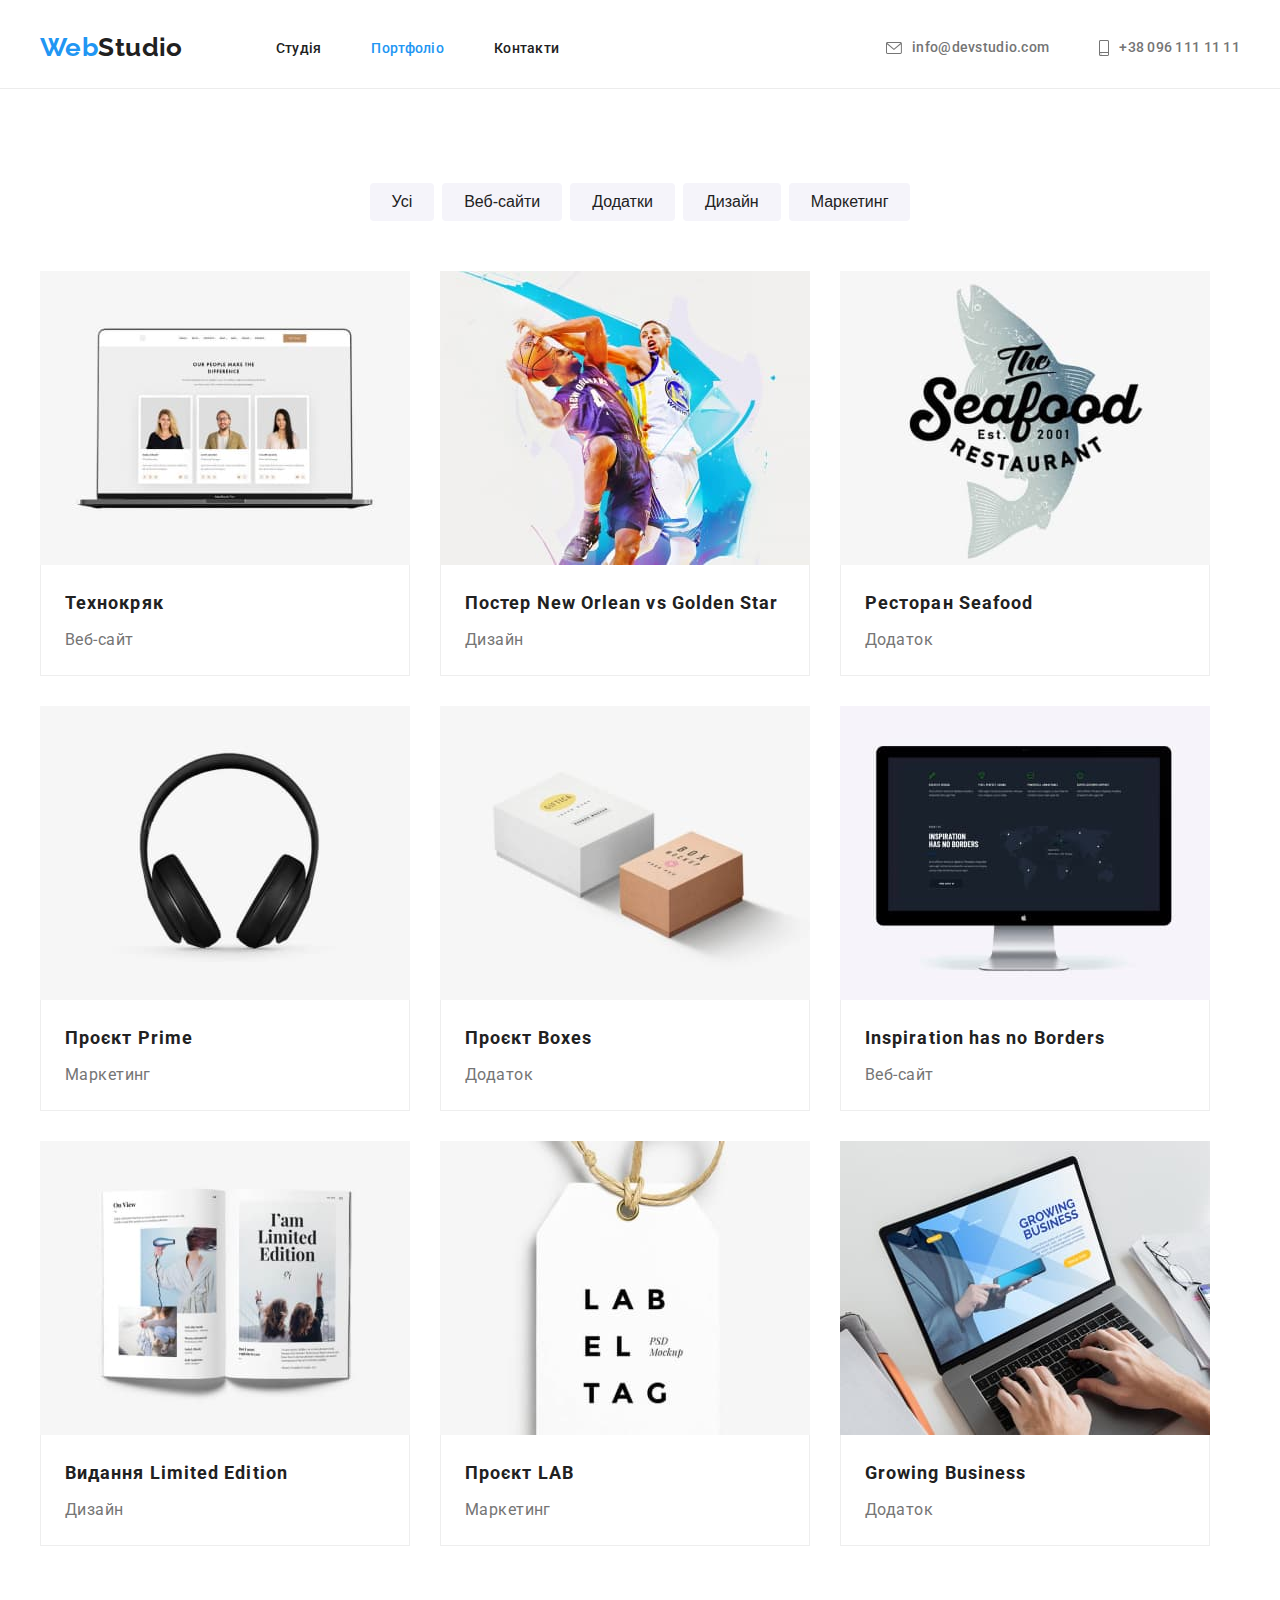
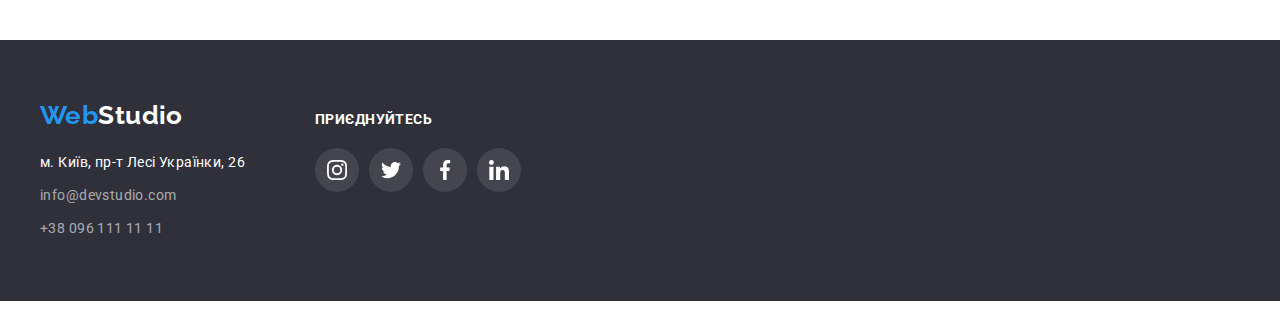
==== portfolio.html @ 32f939d1 "Копіює файли з попередньої роботи" ====
<!DOCTYPE html>
<html lang="uk">

<head>
    <meta charset="UTF-8">
    <meta http-equiv="X-UA-Compatible" content="IE=edge">
    <meta name="viewport" content="width=device-width, initial-scale=1.0">
    <title>Portfolio</title>
    <link rel="stylesheet" href="https://cdnjs.cloudflare.com/ajax/libs/modern-normalize/1.1.0/modern-normalize.min.css"
        integrity="sha512-wpPYUAdjBVSE4KJnH1VR1HeZfpl1ub8YT/NKx4PuQ5NmX2tKuGu6U/JRp5y+Y8XG2tV+wKQpNHVUX03MfMFn9Q=="
        crossorigin="anonymous" referrerpolicy="no-referrer" />
    <link
        href="https://fonts.googleapis.com/css2?family=Raleway:wght@700&family=Roboto:wght@400;500;700;900&display=swap"
        rel="stylesheet" />
    <link rel="stylesheet" href="./css/styles.css" />
</head>

<body class="page">
    <header class="header">
        <div class="container header-container">
            <nav class="header-nav">
                <a class="logo-link" href="./index.html">
                    Web<span class="logo-header">Studio</span>
                </a>
                <ul class="site-nav list">
                    <li><a class="link" href="./index.html">Студія</a></li>
                    <li><a class="link current" href="./portfolio.html">Портфоліо</a></li>
                    <li><a class="link" href="#">Контакти</a></li>
                </ul>
            </nav>

            <ul class="contact-nav list">
                <li>
                    <a class="header-email" href="mailto:info@devstudio.com" aria-label="mail">
                        <svg class="icon-mail" width="16" height="12">
                            <use href="./images/icons.svg#icon-envelope"></use>
                        </svg>
                        <span>info@devstudio.com</span>
                    </a>
                </li>
                <li>
                    <a class="contact-phone" href="tel:+380961111111">
                        <svg class="icon-phone" width="10" height="16">
                            <use href="./images/icons.svg#icon-smartphone"></use>
                        </svg>
                        <span>+38 096 111 11 11</span>
                    </a>
                </li>
            </ul>
        </div>
    </header>

    <main>
        <section class="section">
            <div class="container">
                <h1 class="section-title visually-hidden">Портфоліо</h1>

                <!-- navigtion -->
                <ul class="button-nav filter-nav list">
                    <li><button class="button" type="button">Усі</button></li>
                    <li><button class="button" type="button">Веб-сайти</button></li>
                    <li><button class="button" type="button">Додатки</button></li>
                    <li><button class="button" type="button">Дизайн</button></li>
                    <li><button class="button" type="button">Маркетинг</button></li>
                </ul>

                <!-- Examples -->
                <ul class="works list">
                    <li class="works-item">
                        <a class="work-link" href="#">
                            <img class="img" src="./images/filtr.jpg" alt="Сторінка сайту" width="370" />
                            <div class="content-border">
                                <h2 class="works-title">Технокряк</h2>
                                <p class="works-text">Веб-сайт</p>
                            </div>
                        </a>
                    </li>
                    <li class="works-item">
                        <a class="work-link" href="#">
                            <img class="img" src="./images/filtr2.jpg" alt="Два баскетболіста" width="370" />
                            <div class="content-border">
                                <h2 class="works-title">Постер New Orlean vs Golden Star</h2>
                                <p class="works-text">Дизайн</p>
                            </div>
                        </a>
                    </li>
                    <li class="works-item">
                        <a class="work-link" href="#">
                            <img class="img" src="./images/filtr3.jpg" alt="Лого ресторану" width="370" />
                            <div class="content-border">
                                <h2 class="works-title">Ресторан Seafood</h2>
                                <p class="works-text">Додаток</p>
                            </div>
                        </a>
                    </li>
                    <li class="works-item">
                        <a class="work-link" href="#">
                            <img class="img" src="./images/filtr4.jpg" alt="Навушники" width="370" />
                            <div class="content-border">
                                <h2 class="works-title">Проєкт Prime</h2>
                                <p class="works-text">Маркетинг</p>
                            </div>
                        </a>
                    </li>
                    <li class="works-item">
                        <a class="work-link" href="#">
                            <img class="img" src="./images/filtr5.jpg" alt="Дві коробки" width="370" />
                            <div class="content-border">
                                <h2 class="works-title">Проєкт Boxes</h2>
                                <p class="works-text">Додаток</p>
                            </div>
                        </a>
                    </li>
                    <li class="works-item">
                        <a class="work-link" href="#">
                            <img class="img" src="./images/filtr6.jpg" alt="Увімкнений монітор" width="370" />
                            <div class="content-border">
                                <h2 class="works-title">Inspiration has no Borders</h2>
                                <p class="works-text">Веб-сайт</p>
                            </div>
                        </a>
                    </li>
                    <li class="works-item">
                        <a class="work-link" href="#">
                            <img class="img" src="./images/filtr7.jpg" alt="Розгорнутий журнал" width="370" />
                            <div class="content-border">
                                <h2 class="works-title">Видання Limited Edition</h2>
                                <p class="works-text">Дизайн</p>
                            </div>
                        </a>
                    </li>
                    <li class="works-item">
                        <a class="work-link" href="#">
                            <img class="img" src="./images/filtr8.jpg" alt="Лейбл" width="370" />
                            <div class="content-border">
                                <h2 class="works-title">Проєкт LAB</h2>
                                <p class="works-text">Маркетинг</p>
                            </div>
                        </a>
                    </li>
                    <li class="works-item">
                        <a class="work-link" href="#">
                            <img class="img" src="./images/filtr9.jpg" alt="Руки на клавіатурі ноутбука" width="370" />
                            <div class="content-border">
                                <h2 class="works-title">Growing Business</h2>
                                <p class="works-text">Додаток</p>
                            </div>
                        </a>
                    </li>
                </ul>
            </div>
        </section>
    </main>

    <footer class="footer">
        <div class="footer-content container">
            <div class="contacts">
                <a class="logo-start" href="./index.html">Web<span class="logo-footer">Studio</span>
                </a>

                <address>
                    <ul class="address coordinates list">
                        <li class="address-list"><a class="location"
                                href="https://www.google.com/maps/d/viewer?mid=10uSM3H-mIU3GznYo2szRIEphczw&hl=en_US&ll=50.42732700000001%2C30.538092&z=17"
                                target="_blank" rel="noopener noreferrer">м. Київ, пр-т Лесі Українки, 26</a></li>
                        <li class="address-list"><a class="address-title"
                                href="mailto:info@devstudio.com">info@devstudio.com</a>
                        </li>
                        <li class="address-list"><a class="address-title" href="tel:+380961111111">+38 096 111 11 11</a>
                        </li>
                    </ul>
                </address>
            </div>
            <div class="join">
                <h3 class="join-title">приєднуйтесь</h3>

                <ul class="social-link-list">
                    <li class="social-link-item">
                        <a class="network-link" href="https://www.instagram.com/" aria-label="link to instagram">
                            <svg class="icon-svg" width="20" height="20">
                                <use href="./images/icons.svg#icon-instagram-2"></use>
                            </svg>
                        </a>
                    </li>
                    <li class="social-link-item">
                        <a class="network-link" href="https://www.twitter.com/" aria-label="link to twitter">
                            <svg class="icon-svg" width="20" height="20">
                                <use href="./images/icons.svg#icon-twitter-1"></use>
                            </svg>
                        </a>
                    </li>
                    <li class="social-link-item">
                        <a class="network-link" href="https://www.facebook.com/" aria-label="link to facebook">
                            <svg class="icon-svg" width="20" height="20">
                                <use href="./images/icons.svg#icon-facebook-1"></use>
                            </svg>
                        </a>
                    </li>
                    <li class="social-link-item">
                        <a class="network-link" href="https://www.linkedin.com/" aria-label="link to linkedin">
                            <svg class="icon-svg" width="20" height="20">
                                <use href="./images/icons.svg#icon-linkedin-1"></use>
                            </svg>
                        </a>
                    </li>
                </ul>
            </div>
        </div>
    </footer>
</body>

</html>
---- css/styles.css ----
/* index.htm */
:root {
    --primary-text-color: #757575;
    --title-text-color: #212121;
    --hero-text-color: #FFFFFF;
    --acent-color: #2196F3;
    --filter-background-color: #F5F4FA;
}

/* колір основного тексту #212121 */
/* вторинний колір тексту #757575 */
/* акцент - синій #2196F3 */
/* основний колір фону білий #FFFFFF*/
/* рамка контейнера 1px solid #EEEEEE  */
/* білий з прозорістю rgba(255, 255, 255, 0.6) */

/* body */
ul {
   list-style: none;
   padding: 0;
   margin: 0;
}

h1, h2, h3 {
    margin: 0;
}

p {
    margin: 0;
}

.page {
    background-color:var(--hero-text-color);
    color: var(--primary-text-color);
    font-family: Roboto, sans-serif, Raleway, sans-serif;
    font-size: 14px;
    letter-spacing: 0.03em;
    margin-left: auto;
    margin-right: auto;
}

.container {
    max-width: 1200px;
    padding-left: 15px;
    padding-right: 15px;
    margin-left: auto;
    margin-right: auto;
}

.section {
    padding-top: 94px;
    padding-bottom: 94px;
}

.visually-hidden {
    position: absolute;
    white-space: nowrap;
    width: 1px;
    height: 1px;
    overflow: hidden;
    border: 0;
    padding: 0;
    clip: rect(0 0 0 0);
    clip-path: inset(50%);
    margin: -1px;
}

.list {
    list-style: none;
}

/* header */

.header-nav {
        display: flex;
        align-items: center;
}
 
 .site-nav {
    display: flex;
    margin-left: auto;
    gap: 50px;
 }

 .contact-nav {
    display: flex;
    gap: 50px;
    align-items: center;
    margin-left: auto;
 }

/* logo */
.logo-link {
    color: var(--acent-color);
    font-family: Raleway, sans-serif;
    font-weight: 700;
    font-size: 26px;
    line-height: 1.19;
    text-decoration: none;
    padding-top: 24px;
    padding-bottom: 25px;
}

.logo-header {
    color: var(--title-text-color);
    font-family: Raleway, sans-serif;
    font-weight: 700;
    font-size: 26px;
    line-height: 1.19;
    padding-top: 24px;
    padding-bottom: 25px;
}

/* site-nav */

.link, .header-email, .contact-phone {
    padding-top: 32px;
    padding-bottom: 32px;
}

.site-nav {
    margin-left: 93px;
}

.site-nav .link {
    color: var(--title-text-color);
    font-weight: 500;
    line-height: 1.14;
    letter-spacing: 0.02em;
    text-decoration: none;
}

.link:not(:last-child) {
margin-left: 50px;
}

.site-nav .link:hover,
.site-nav .link:focus {
    color: var(--acent-color);
}

.site-nav .link.current {
    color: var(--acent-color);
}

.header-email {
    display: flex;
    gap: 10px;
    justify-content: center;
    align-items: center;
}

.icon-mail {
    fill: var(--primary-text-color);
}

.contact-nav a:hover .icon-mail,
.contact-nav a:focus .icon-mail {
    fill: var(--acent-color);
}

.contact-nav a {
    color: var(--primary-text-color);
    font-weight: 500;
    line-height: 1.14;
    letter-spacing: 0.02em;
    text-decoration: none;
}

.contact-nav a:hover,
.contact-nav a:focus {
    color: var(--acent-color);
}

.header-container {
    display: flex;
    }

.header {
    border-bottom: 1px solid #ECECEC;
}

.contact-phone {
    display: flex;
    align-items: center;
    justify-content: center;
    gap: 10px;
}

.icon-phone {
    fill: currentColor;
}

.contact-nav a:hover .icon-phone,
.contact-nav a:focus .icon-phone {
    fill: var(--acent-color);
}

/* main */
.hero {
    background-color: #2F303A;
    background-image: linear-gradient(rgba(47, 48, 58, 0.4), rgba(47, 48, 58, 0.4)), url(../images/heroback.jpg);
    background-size: 1600px 600px;
    background-repeat: no-repeat;
    background-position: center;
    text-align: center;
    margin-left: auto;
    margin-right: auto;
}

.hero {
    padding-top: 200px;
    padding-bottom: 200px;
}

.hero-title {
    color: var(--hero-text-color);
    font-weight: 900;
    font-size: 44px;
    line-height: 1.36;
    letter-spacing: 0.06em;
    text-transform: uppercase;
    text-align: center;
    margin-bottom: 30px;
    
}

/* button */
.hero .button {
    cursor: pointer;
    color: var(--hero-text-color);
    background-color: var(--acent-color);
    font-family: inherit;
    font-weight: 700;
    font-size: 16px;
    line-height: 1.88;
    letter-spacing: 0.06em;
    padding: 10px 32px;

}

.benefit-item {
    width: 270px;
}

.services-main {
    padding-top: 0;
}

.benefit-list {
    display: flex;
    gap: 30px;
}

.svg-box {
    display: flex;
    align-items: center;
    justify-content: center;
    background-color: var(--filter-background-color);
    background-position: center;
    border-radius: 4px;
    width: 270px;
    height: 120px;
    margin-bottom: 30px;
}

.section-title {
    color: var(--title-text-color);
    font-weight: 700;
    font-size: 36px;
    line-height: 1.17;
    text-align: center;
    margin-bottom: 50px;
}

.benefit-description:not(:last-child) {
margin-left: 30px;
}

.benefit-list .title {
    color: var(--title-text-color);
    font-weight: 700;
    font-size: 14px;
    line-height: 1.14;
    text-transform: uppercase;
    margin-bottom: 10px;
}

.benefit-list .text {
    color: var(--primary-text-color);
    line-height: 1.71;
}

/* Services */

.img {
    display: block;
    max-width: 100%;
    height: auto;
}

.services {
    margin-bottom: 50px;
    align-items: center;
}
.services-container {
    display: flex;
    gap: 30px;
    align-items: center;
}

/* team */
.members {
    background-color: var(--filter-background-color);
    margin-left: auto;
    margin-right: auto;
}

.member {
    align-content: space-between;
    padding-top: 30px;
    padding-bottom: 30px;
}

.team {
    display: flex;
    gap: 30px;
}

.team-item {
    background-color: var(--hero-text-color);
    box-shadow: 0px 1px 3px rgba(0, 0, 0, 0.12),
    0px 1px 1px rgba(0, 0, 0, 0.14), 
    0px 2px 1px rgba(0, 0, 0, 0.2);
    border-radius: 0px 0px 4px 4px;
}

.member-name {
    margin-bottom: 10px;
}

.member-position {
    margin-bottom: 30px;
}

.team .title {
    color: var(--title-text-color);
    font-weight: 500;
    font-size: 16px;
    line-height: 1.19;
    text-align: center;
}

.team .text {
    color: var(--primary-text-color);
    font-size: 16px;
    line-height: 1.19;
    text-align: center;
}

.social-link-list {
    display: flex;
    align-items: center;
    justify-content: center;
    gap: 10px;
}

.members-link {
    width: 44px;
    height: 44px;
    display: flex;
    align-items: center;
    justify-content: center;
    border-radius: 50%;
    fill: #AFB1B8;
    margin-top: 16px;
}
 
.members-link:hover,
.members-link:focus {
    background-color: var(--acent-color);
    fill: var(--hero-text-color)
}

/* clients */
.clients {
    background-color: var(--hero-text-color);
}

.clients-list {
    display: flex;
    align-items: center;
    justify-content: center;
    gap: 30px;
}

.company-link {
    width: 170px;
    height: 92px;
    display: flex;
    align-items: center;
    justify-content: center;
    fill: #AFB1B8;
    border: 1px solid #AFB1B8;
    border-radius: 4px;
}

.company-link:hover,
.company-link:focus {
    fill: var(--acent-color);
    border: 1px solid var(--acent-color);
}

/* footer */
.footer {
    background-color: #2F303A;
    padding-top: 60px;
    padding-bottom: 60px;
    margin-left: auto;
    margin-right: auto;
}

.logo-start {
    color: var(--acent-color);
    font-family: Raleway, sans-serif;
    font-weight: 700;
    font-size: 26px;
    line-height: 1.19;
    text-decoration: none;
   }

.logo-footer {
    color: var(--hero-text-color);
    font-family: Raleway, sans-serif;
    font-weight: 700;
    font-size: 26px;
    line-height: 1.19;
    }

/* address */

.address {
    margin-top: 20px;
}

.footer-content {
    display: flex;
    align-items: baseline;
}

.location {
    color: var(--hero-text-color);
    font-style: normal;
    line-height: 1.71;
    text-decoration: none;
}

.address-title {
    color: rgba(255, 255, 255, 0.6);
    font-style: normal;
    line-height: 1.71;
    text-decoration: none;
}

.address-list:not(:last-child) {
    margin-bottom: 9px;
}

.coordinates .location:hover,
.coordinates .location:focus {
    color: var(--acent-color);
}

.address-title:hover,
.address-title:focus {
    color: var(--acent-color);
}

/* join */
.join {
    margin-left: 70px;
}
.join-title {
    color: var(--hero-text-color);
    font-weight: 700;
    font-size: 14px;
    line-height: 1.14;
    text-transform: uppercase;
    margin-bottom: 20px;
}

.network-link {
width: 44px;
    height: 44px;
    display: flex;
    align-items: center;
    justify-content: center;
    border-radius: 50%;
    fill: var(--hero-text-color);
    background-color: rgba(255, 255, 255, 0.1);
}

.network-link:hover,
.network-link:focus {
    background-color: var(--acent-color);
}

/* portfolio.html */
/* filter */

.button-nav {
    display: flex;
    align-items: center;
    gap: 8px;
    margin-bottom: 50px;
    justify-content: center;
}

.filter-nav .button {
    cursor: pointer;
    color: var(--title-text-color);
    background-color: var(--filter-background-color);
    font-weight: 500;
    font-size: 16px;
    line-height: 1.62;
}

.filter-nav .button:hover,
.filter-nav .button:focus {
    color: var(--hero-text-color);
    background-color: var(--acent-color);
}

.button {
    border: transparent;
    padding: 6px 22px;
    border-radius: 4px;
}

.button:hover,
.button:focus {
    box-shadow: 0px 3px 1px rgba(0, 0, 0, 0.1),
    0px 1px 2px rgba(0, 0, 0, 0.08), 
    0px 2px 2px rgba(0, 0, 0, 0.12);
}

/* Examples */
.works {
    display: flex;
    flex-wrap: wrap;
    align-items: center;
    gap: 30px;

}

.work-link {
    text-decoration: none;
}

.works-item:hover {
    box-shadow: 
    0px 1px 1px rgba(0, 0, 0, 0.12),
    0px 4px 4px rgba(0, 0, 0, 0.06),
    1px 4px 6px rgba(0, 0, 0, 0.16);
}

.content-border {
    padding: 20px 24px;
    border: 1px solid #EEEEEE;
    border-top: transparent;
}

.works-title {
    color: var(--title-text-color);
    font-weight: 700;
    font-size: 18px;
    line-height: 2;
    letter-spacing: 0.06em;
    margin-bottom: 4px;
    /* margin-top: 20px; */
}

.works-text {
    color: var(--primary-text-color);
    font-weight: 400;
    font-size: 16px;
    line-height: 1.88;
}
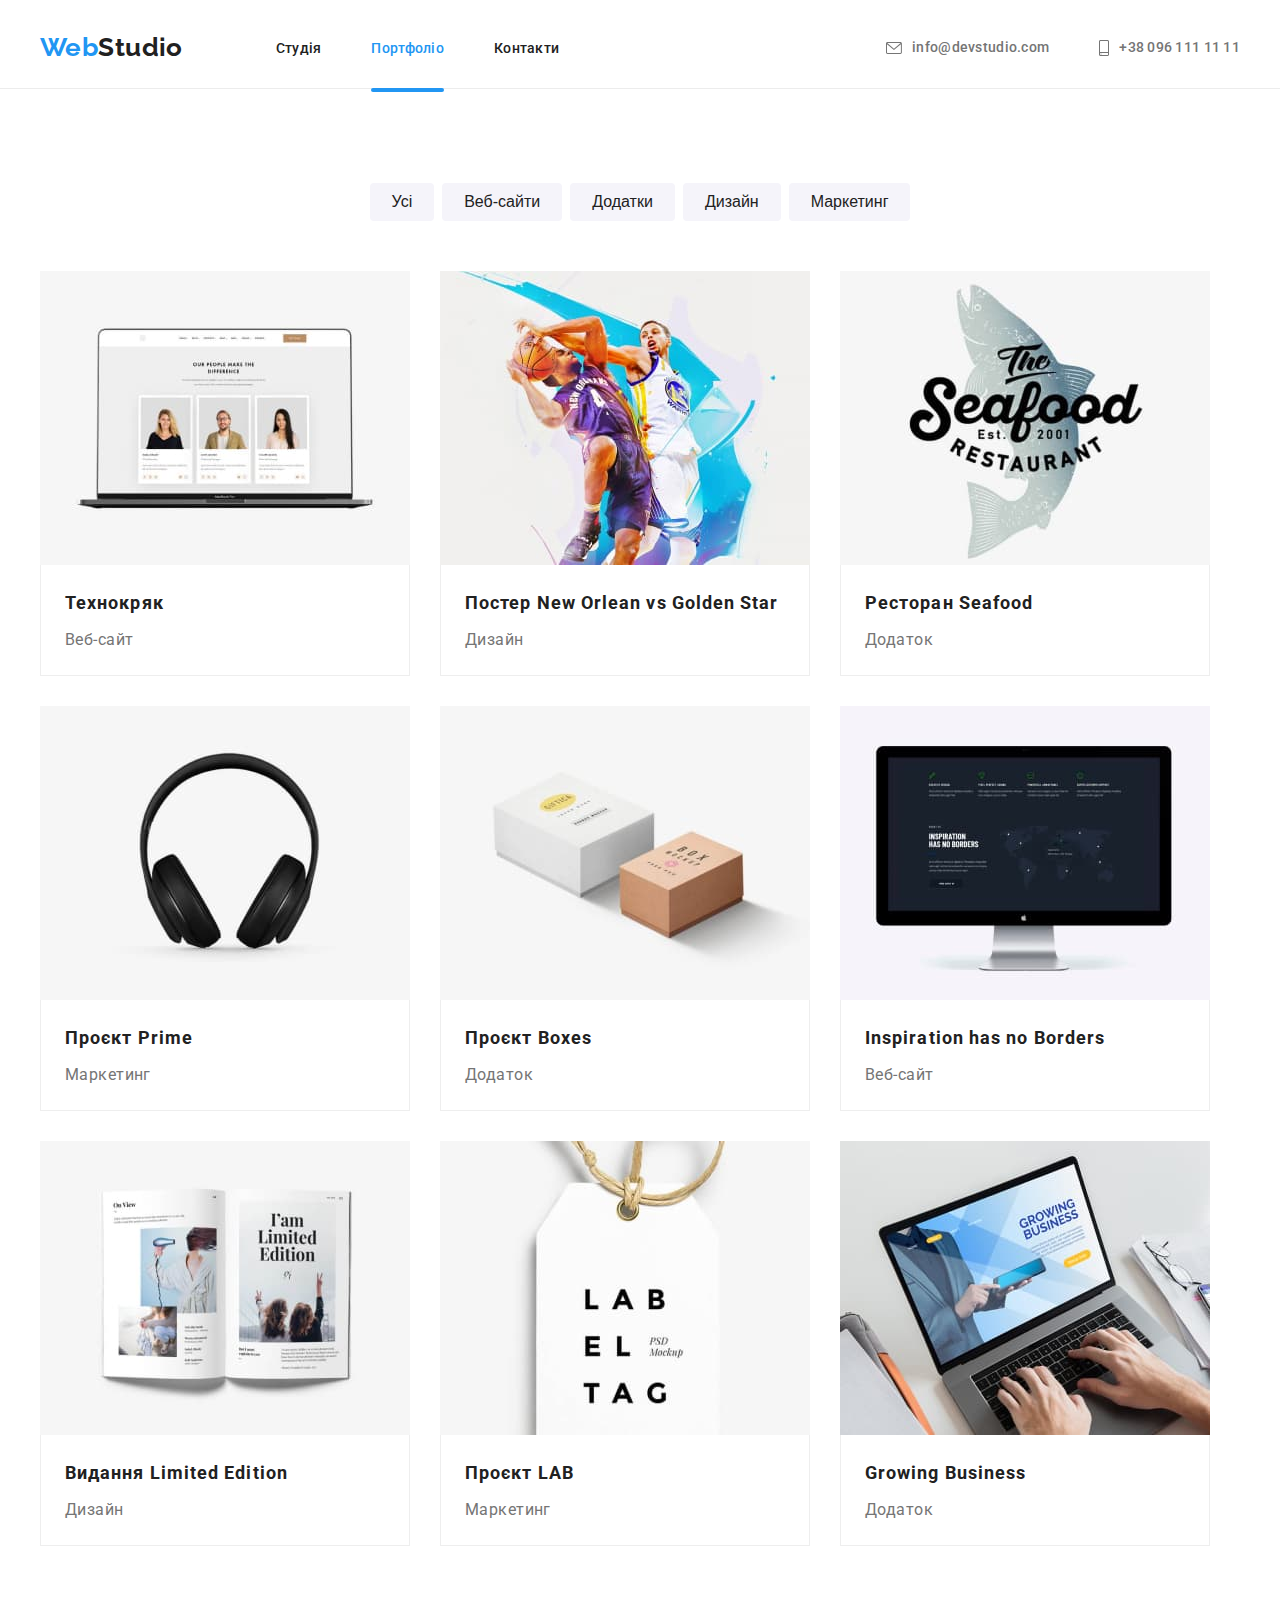
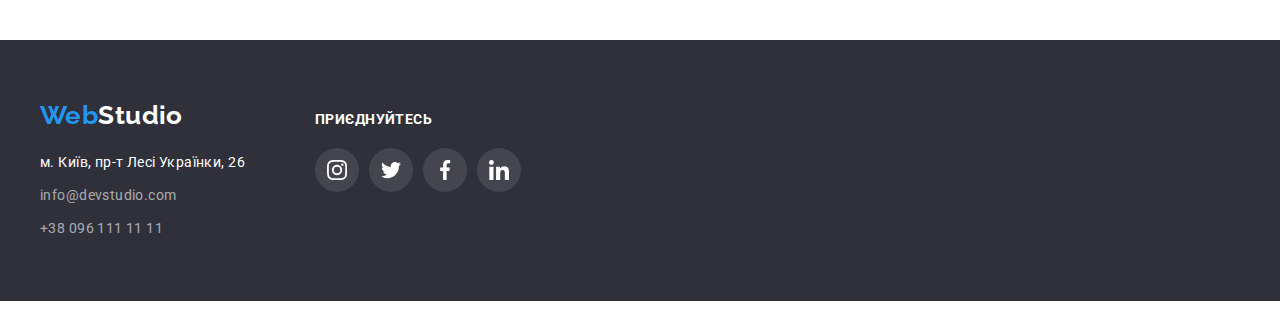
==== commit 2ffc4c48: "Додає текст поверх фото на сторінці Portfolio" ====
--- a/portfolio.html
+++ b/portfolio.html
@@ -68,7 +68,10 @@
                 <ul class="works list">
                     <li class="works-item">
                         <a class="work-link" href="#">
-                            <img class="img" src="./images/filtr.jpg" alt="Сторінка сайту" width="370" />
+                            <div class="description">
+                                <img class="img" src="./images/filtr.jpg" alt="Сторінка сайту" width="370" />
+                                <p class="description-text">Ресурс пропонує комплексні пропозиції з різним рівнем функціоналу та сервісів. Все це дозволить відвідувачу отримати вичерпні відомості про компанію чи приватну особу.</p>
+                            </div>
                             <div class="content-border">
                                 <h2 class="works-title">Технокряк</h2>
                                 <p class="works-text">Веб-сайт</p>
--- a/css/styles.css
+++ b/css/styles.css
@@ -123,11 +123,30 @@
 }
 
 .site-nav .link {
+    position: relative;
     color: var(--title-text-color);
     font-weight: 500;
     line-height: 1.14;
     letter-spacing: 0.02em;
     text-decoration: none;
+    transition: color 250ms var(transition-timing);
+}
+
+.current {
+    color: var(--acent-color);
+}
+
+.current::after {
+    display: block;
+    position: absolute;
+    content: "";
+    width: 100%;
+    height: 4px;
+    border-radius: 2px;
+    background-color: var(--acent-color);
+    left: 0;
+    top: 100%;
+
 }
 
 .link:not(:last-child) {
@@ -545,6 +564,33 @@
 }
 
 /* Examples */
+
+.description {
+    position: relative;
+    overflow: hidden;
+}
+
+.description-text {
+    position: absolute;
+    padding: 40px;
+    font-size: 18px;
+    line-height: 1.56;
+    letter-spacing: 0.03em;
+    left: 0;
+    top: 0;
+    width: 100%;
+    height: 100%;
+    color: var(--hero-text-color);
+    background-color: var(--acent-color);
+    transform: translateY(100%);
+    transition: transform 250ms linear;
+
+}
+
+.works-item:hover .description-text {
+    transform: translateY(0);
+}
+
 .works {
     display: flex;
     flex-wrap: wrap;
